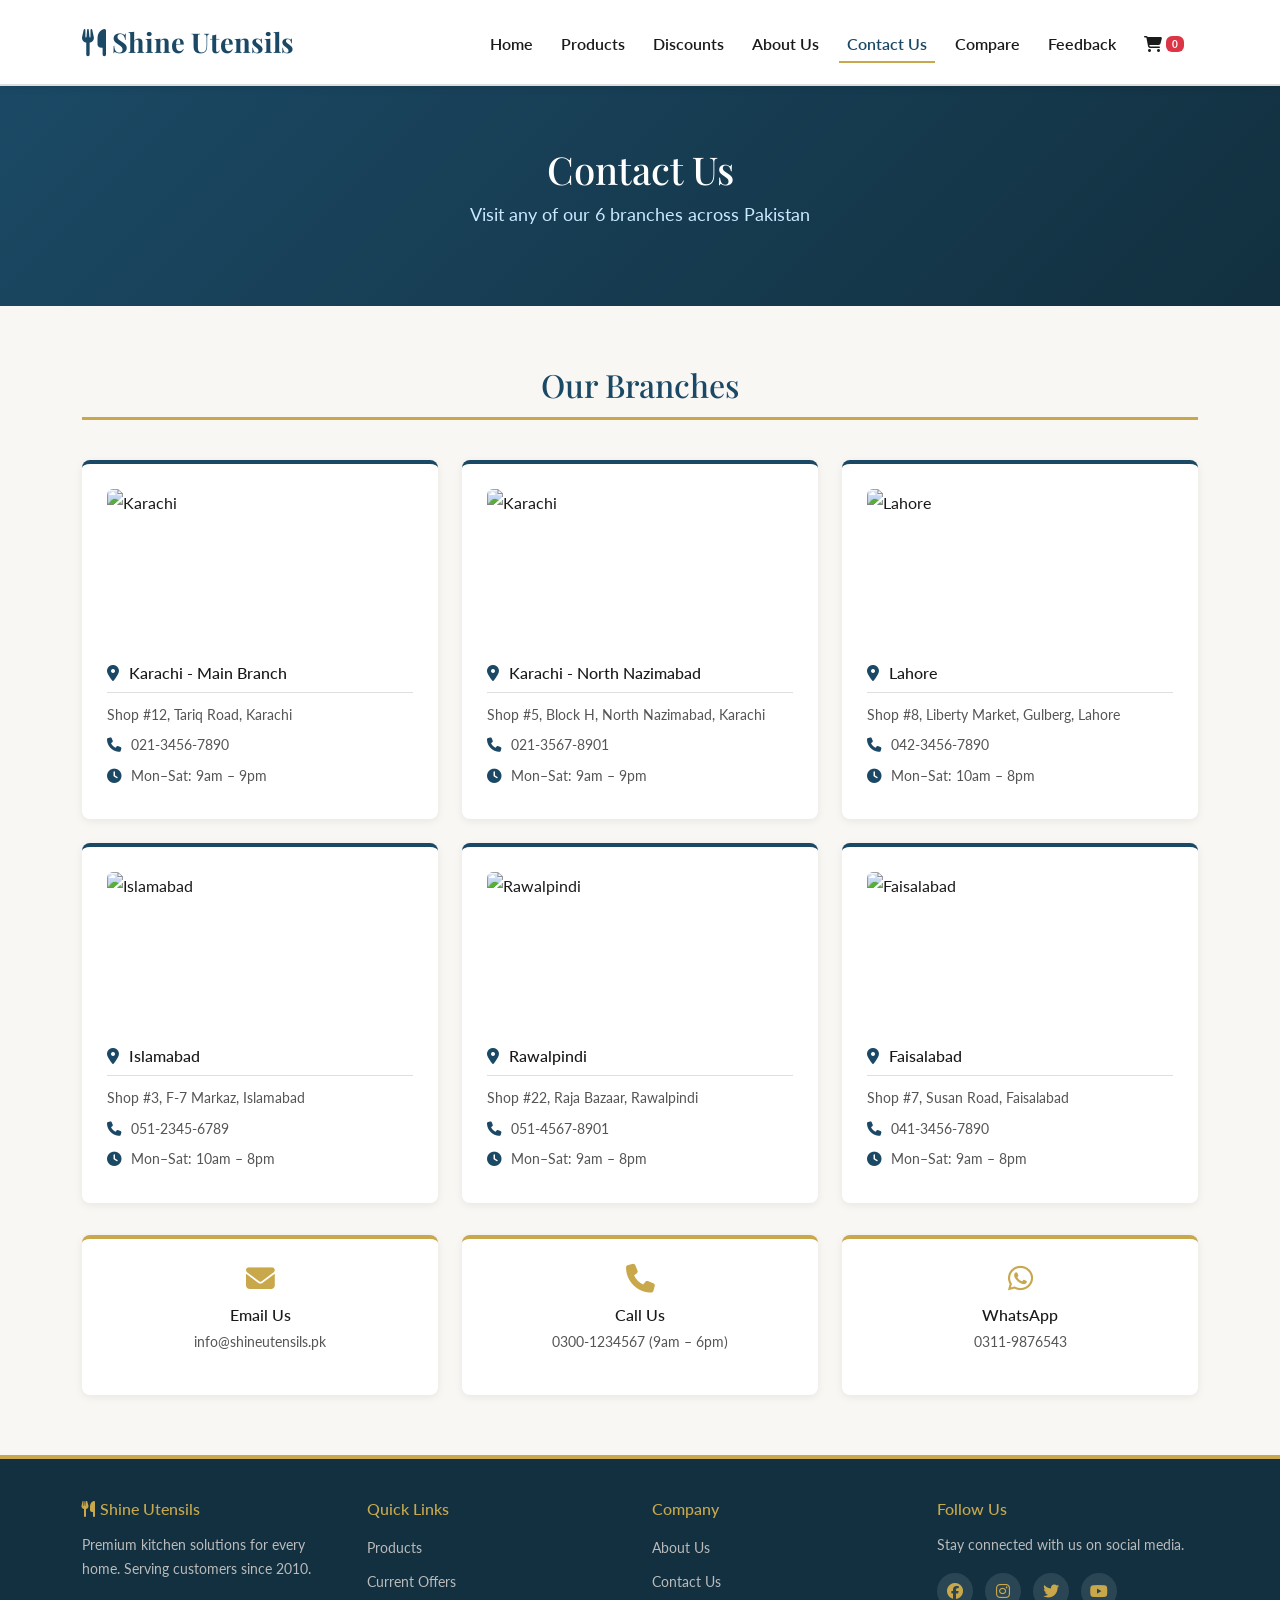
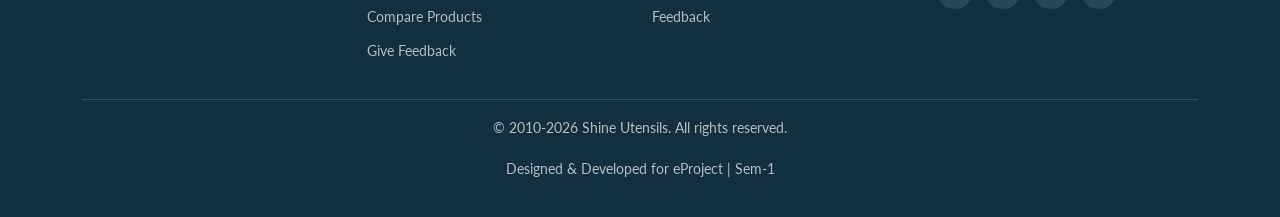
==== shine utensils Store/contact.html @ 51f94bde "Add files via upload" ====
<!DOCTYPE html>
<html lang="en">
<head>
    <meta charset="UTF-8">
    <meta name="viewport" content="width=device-width, initial-scale=1.0">
    <title>Shine Utensils - Contact Us</title>
    <link href="https://cdnjs.cloudflare.com/ajax/libs/bootstrap/5.3.0/css/bootstrap.min.css" rel="stylesheet">
    <link href="https://cdnjs.cloudflare.com/ajax/libs/font-awesome/6.4.0/css/all.min.css" rel="stylesheet">
    <link rel="stylesheet" href="style.css">
    <link rel="stylesheet" href="navbar.css">
    <link rel="stylesheet" href="cards.css">
</head>
<body>

<!-- NAVBAR -->
<header>
    <nav class="navbar navbar-expand-lg">
        <div class="container">
            <a class="navbar-brand" href="index.html"><i class="fas fa-utensils"></i> Shine Utensils</a>
            <button class="navbar-toggler" type="button" data-bs-toggle="collapse" data-bs-target="#nav">
                <span class="navbar-toggler-icon"></span>
            </button>
            <div class="collapse navbar-collapse" id="nav">
                <ul class="navbar-nav ms-auto">
                    <li class="nav-item"><a class="nav-link" href="index.html">Home</a></li>
                    <li class="nav-item"><a class="nav-link" href="products.html">Products</a></li>
                    <li class="nav-item"><a class="nav-link" href="discounts.html">Discounts</a></li>
                    <li class="nav-item"><a class="nav-link" href="about.html">About Us</a></li>
                    <li class="nav-item"><a class="nav-link active" href="contact.html">Contact Us</a></li>
                    <li class="nav-item"><a class="nav-link" href="comparison.html">Compare</a></li>
                    <li class="nav-item"><a class="nav-link" href="feedback.html">Feedback</a></li>
                    <li class="nav-item"><a class="nav-link" href="#"><i class="fas fa-shopping-cart"></i> <span class="badge bg-danger cart-badge" style="font-size: 0.65rem; padding: 3px 6px; transform: translateY(-2px);">0</span></a></li>
                </ul>
            </div>
        </div>
    </nav>
</header>

<!-- PAGE HEADER -->
<section class="page-header">
    <div class="container">
        <h1>Contact Us</h1>
        <p>Visit any of our 6 branches across Pakistan</p>
    </div>
</section>

<!-- STORE LOCATIONS -->
<section style="background: var(--bg);">
    <div class="container">
        <h2 class="section-title">Our Branches</h2>
        <div class="row g-4">

            <div class="col-sm-6 col-lg-4 slide-left">
                <div class="location-card">
                    <img src="/home-images/karachi.avif" alt="Karachi" class="location-img">
                    <h5><i class="fas fa-map-marker-alt"></i> Karachi - Main Branch</h5>
                    <p>Shop #12, Tariq Road, Karachi</p>
                    <p><i class="fas fa-phone"></i> 021-3456-7890</p>
                    <p><i class="fas fa-clock"></i> Mon–Sat: 9am – 9pm</p>
                </div>
            </div>

            <div class="col-sm-6 col-lg-4 slide-left">
                <div class="location-card">
                    <img src="/home-images/karachi.avif" alt="Karachi" class="location-img">
                    <h5><i class="fas fa-map-marker-alt"></i> Karachi - North Nazimabad</h5>
                    <p>Shop #5, Block H, North Nazimabad, Karachi</p>
                    <p><i class="fas fa-phone"></i> 021-3567-8901</p>
                    <p><i class="fas fa-clock"></i> Mon–Sat: 9am – 9pm</p>
                </div>
            </div>

            <div class="col-sm-6 col-lg-4 slide-right">
                <div class="location-card">
                    <img src="/home-images/lahore.avif" alt="Lahore" class="location-img">
                    <h5><i class="fas fa-map-marker-alt"></i> Lahore</h5>
                    <p>Shop #8, Liberty Market, Gulberg, Lahore</p>
                    <p><i class="fas fa-phone"></i> 042-3456-7890</p>
                    <p><i class="fas fa-clock"></i> Mon–Sat: 10am – 8pm</p>
                </div>
            </div>

            <div class="col-sm-6 col-lg-4 slide-left">
                <div class="location-card">
                    <img src="/home-images/islamabad.avif" alt="Islamabad" class="location-img">
                    <h5><i class="fas fa-map-marker-alt"></i> Islamabad</h5>
                    <p>Shop #3, F-7 Markaz, Islamabad</p>
                    <p><i class="fas fa-phone"></i> 051-2345-6789</p>
                    <p><i class="fas fa-clock"></i> Mon–Sat: 10am – 8pm</p>
                </div>
            </div>

            <div class="col-sm-6 col-lg-4 slide-right">
                <div class="location-card">
                    <img src="/home-images/rawalpindi.webp" alt="Rawalpindi" class="location-img">
                    <h5><i class="fas fa-map-marker-alt"></i> Rawalpindi</h5>
                    <p>Shop #22, Raja Bazaar, Rawalpindi</p>
                    <p><i class="fas fa-phone"></i> 051-4567-8901</p>
                    <p><i class="fas fa-clock"></i> Mon–Sat: 9am – 8pm</p>
                </div>
            </div>

            <div class="col-sm-6 col-lg-4 slide-right">
                <div class="location-card">
                    <img src="/home-images/faislabad.jpg" alt="Faisalabad" class="location-img">
                    <h5><i class="fas fa-map-marker-alt"></i> Faisalabad</h5>
                    <p>Shop #7, Susan Road, Faisalabad</p>
                    <p><i class="fas fa-phone"></i> 041-3456-7890</p>
                    <p><i class="fas fa-clock"></i> Mon–Sat: 9am – 8pm</p>
                </div>
            </div>

        </div>

        <!-- GENERAL CONTACT -->
        <div class="row g-4 mt-2">
            <div class="col-md-4 slide-left">
                <div class="info-card text-center">
                    <i class="fas fa-envelope fa-2x" style="color: var(--gold);"></i>
                    <h6 style="margin: 12px 0 6px;">Email Us</h6>
                    <p style="color: var(--muted);">info@shineutensils.pk</p>
                </div>
            </div>
            <div class="col-md-4 slide-left">
                <div class="info-card text-center">
                    <i class="fas fa-phone fa-2x" style="color: var(--gold);"></i>
                    <h6 style="margin: 12px 0 6px;">Call Us</h6>
                    <p style="color: var(--muted);">0300-1234567 (9am – 6pm)</p>
                </div>
            </div>
            <div class="col-md-4 slide-right">
                <div class="info-card text-center">
                    <i class="fab fa-whatsapp fa-2x" style="color: var(--gold);"></i>
                    <h6 style="margin: 12px 0 6px;">WhatsApp</h6>
                    <p style="color: var(--muted);">0311-9876543</p>
                </div>
            </div>
        </div>

    </div>
</section>

<!-- FOOTER -->
<footer>
    <div class="container">
        <div class="row g-4">
            <div class="col-md-6 col-lg-3">
                <h5><i class="fas fa-utensils"></i> Shine Utensils</h5>
                <p>Premium kitchen solutions for every home. Serving customers since 2010.</p>
            </div>
            <div class="col-md-6 col-lg-3">
                <h5>Quick Links</h5>
                <ul class="footer-links">
                    <li><a href="products.html">Products</a></li>
                    <li><a href="discounts.html">Current Offers</a></li>
                    <li><a href="comparison.html">Compare Products</a></li>
                    <li><a href="feedback.html">Give Feedback</a></li>
                </ul>
            </div>
            <div class="col-md-6 col-lg-3">
                <h5>Company</h5>
                <ul class="footer-links">
                    <li><a href="about.html">About Us</a></li>
                    <li><a href="contact.html">Contact Us</a></li>
                    <li><a href="feedback.html">Feedback</a></li>
                </ul>
            </div>
            <div class="col-md-6 col-lg-3">
                <h5>Follow Us</h5>
                <p>Stay connected with us on social media.</p>
                <div class="social-links">
                    <a href="#"><i class="fab fa-facebook"></i></a>
                    <a href="#"><i class="fab fa-instagram"></i></a>
                    <a href="#"><i class="fab fa-twitter"></i></a>
                    <a href="#"><i class="fab fa-youtube"></i></a>
                </div>
            </div>
        </div>
        <div class="footer-bottom">
            <p>&copy; 2010-2026 Shine Utensils. All rights reserved.</p>
            <p>Designed & Developed for eProject | Sem-1</p>
        </div>
    </div>
</footer>

<script src="https://cdnjs.cloudflare.com/ajax/libs/bootstrap/5.3.0/js/bootstrap.bundle.min.js"></script>
<script src="script.js"></script>

</body>
</html>
---- shine utensils Store/style.css ----
@import url('https://fonts.googleapis.com/css2?family=Playfair+Display:wght@600;700&family=Lato:wght@400;700&display=swap');

:root {
    --primary: #1B4965;
    --gold:    #C9A84C;
    --bg:      #F9F7F4;
    --white:   #FFFFFF;
    --text:    #1A1A1A;
    --muted:   #555555;
    --accent:  #CAE9FF;
    --border:  #DEDEDE;
    --dark:    #12303F;
}

* { margin: 0; padding: 0; box-sizing: border-box; }

body {
    font-family: 'Lato', sans-serif;
    background: var(--bg);
    color: var(--text);
    line-height: 1.7;
}

h1, h2, h3, h4 { font-family: 'Playfair Display', serif; color: var(--primary); }
a { text-decoration: none; color: inherit; }
img { max-width: 100%; display: block; }
section { padding: 60px 20px; }

/* PAGE HEADER */
.page-header {
    background: linear-gradient(135deg, var(--primary), var(--dark));
    color: var(--white);
    padding: 60px 20px;
    text-align: center;
}
.page-header h1 { font-size: 2.4rem; color: var(--white); margin-bottom: 8px; }
.page-header p  { color: var(--accent); font-size: 1.1rem; }

.section-title {
    font-size: 2rem;
    text-align: center;
    margin-bottom: 40px;
    padding-bottom: 12px;
    border-bottom: 3px solid var(--gold);
}

/* HERO */
.hero {
    background: linear-gradient(rgba(18, 48, 63, 0.75), rgba(27, 73, 101, 0.80)),
                url('/home-images/bg-hero.avif') center/cover no-repeat;
    color: var(--white);
    min-height: 88vh;
    display: flex;
    align-items: center;
    text-align: center;
}
.hero h1 { font-size: 3rem; color: var(--white); margin-bottom: 12px; }
.hero p  { color: var(--accent); max-width: 650px; margin: 0 auto 30px; }
.hero-btns { display: flex; gap: 14px; justify-content: center; flex-wrap: wrap; margin-top: 28px; }
.hero-stats { display: flex; justify-content: center; gap: 40px; flex-wrap: wrap; margin: 30px 0; }
.hero-stats .stat h3 { font-size: 2rem; color: var(--gold); }
.hero-stats .stat p  { font-size: 0.9rem; color: var(--accent); }

/* BUTTONS */
.btn-main {
    background: var(--gold);
    color: var(--dark);
    padding: 12px 32px;
    border-radius: 6px;
    font-weight: 700;
    border: none;
    cursor: pointer;
    display: inline-block;
    transition: background 0.3s;
}
.btn-main:hover { background: #b8942e; color: var(--white); }

.btn-outline {
    border: 2px solid var(--white);
    color: var(--white);
    padding: 11px 30px;
    border-radius: 6px;
    font-weight: 700;
    display: inline-block;
    transition: all 0.3s;
}
.btn-outline:hover { background: var(--white); color: var(--primary); }

/* CTA */
.cta-section {
    background: linear-gradient(135deg, var(--primary), var(--dark));
    color: var(--white);
    text-align: center;
    padding: 60px 20px;
}
.cta-section h2 { color: var(--white); margin-bottom: 12px; }
.cta-section p  { color: var(--accent); margin-bottom: 25px; }

/* JOURNEY */
.journey-img { width: 100%; height: 380px; object-fit: cover; border-radius: 10px; }
.journey-text h2 { margin-bottom: 16px; }
.journey-text p  { color: var(--muted); margin-bottom: 12px; }
.establishment-list { list-style: none; padding: 0; margin: 16px 0; }
.establishment-list li { padding: 6px 0; color: var(--muted); }
.establishment-list li i { color: var(--gold); margin-right: 8px; }

/* ABOUT */
.about-img { width: 100%; height: 320px; object-fit: cover; border-radius: 10px; }
.mission-card { background: var(--bg); border-left: 5px solid var(--gold); padding: 25px; border-radius: 8px; margin-bottom: 20px; }
.why-card, .stat-card, .award-item, .card { border-top: 4px solid var(--gold); padding: 25px; border-radius: 8px; text-align: center; background: var(--white); box-shadow: 0 2px 8px rgba(0,0,0,0.07); }
.stat-card { background: linear-gradient(135deg, var(--primary), var(--dark)); color: var(--white); }
.stat-card h3 { color: var(--gold); font-size: 2.2rem; }

/* RESPONSIVE */
@media (max-width: 768px) {
    .hero h1 { font-size: 2rem; }
    .section-title { font-size: 1.6rem; }
    .hero-stats { gap: 20px; }
    section { padding: 40px 15px; }
    .journey-img { height: 260px; }
}
@media (max-width: 576px) {
    .hero h1 { font-size: 1.6rem; }
    .hero-stats { flex-direction: column; gap: 12px; }
    .hero-btns { flex-direction: column; align-items: center; }
}

/* SCROLL ANIMATIONS */
.slide-left  { opacity: 0; transform: translateX(-50px); transition: opacity 1s ease-out, transform 1s ease-out; }
.slide-right { opacity: 0; transform: translateX(50px);  transition: opacity 1s ease-out, transform 1s ease-out; }
.slide-left.visible, .slide-right.visible { opacity: 1; transform: translateX(0); }
---- shine utensils Store/navbar.css ----
/* NAVBAR */
header {
    background: var(--white);
    border-bottom: 2px solid var(--border);
    position: sticky;
    top: 0;
    z-index: 999;
    box-shadow: 0 2px 8px rgba(0,0,0,0.08);
    transition: background 0.3s ease;
}

.navbar { padding: 14px 0; }

.navbar-brand {
    font-family: 'Playfair Display', serif;
    font-size: 1.7rem;
    color: var(--primary) !important;
    font-weight: 700;
}
.navbar-brand:hover { color: var(--gold) !important; }

.nav-link {
    font-weight: 600;
    color: var(--text) !important;
    margin: 0 6px;
    padding-bottom: 4px !important;
    border-bottom: 2px solid transparent;
    transition: all 0.3s;
}
.nav-link:hover, .nav-link.active {
    color: var(--primary) !important;
    border-bottom-color: var(--gold);
}

/* NAVBAR ON SCROLL */
header.scrolled {
    background: #1B4965 !important;
    border-bottom-color: #1B4965;
    box-shadow: 0 2px 10px rgba(0,0,0,0.2);
}
header.scrolled .nav-link          { color: #ffffff !important; }
header.scrolled .nav-link:hover    { color: var(--gold) !important; }
header.scrolled .navbar-brand      { color: #ffffff !important; }
header.scrolled .navbar-toggler    { border-color: #ffffff; }

/* FOOTER */
footer {
    background: var(--dark);
    color: var(--white);
    padding: 40px 20px 20px;
    border-top: 4px solid var(--gold);
}

footer h5 { color: var(--gold); margin-bottom: 14px; font-size: 1rem; }
footer p  { color: #bbbbbb; font-size: 0.9rem; }

.footer-links { list-style: none; padding: 0; }
.footer-links li { margin-bottom: 7px; }
.footer-links a { color: #bbbbbb; font-size: 0.9rem; transition: color 0.3s; }
.footer-links a:hover { color: var(--gold); }

.social-links { display: flex; gap: 12px; margin-top: 12px; }
.social-links a {
    width: 36px; height: 36px;
    border-radius: 50%;
    background: rgba(255,255,255,0.1);
    display: flex; align-items: center; justify-content: center;
    color: var(--gold);
    transition: background 0.3s;
}
.social-links a:hover { background: var(--gold); color: var(--dark); }

.footer-bottom {
    text-align: center;
    border-top: 1px solid rgba(255,255,255,0.15);
    margin-top: 20px;
    padding-top: 16px;
    color: #999999;
    font-size: 0.85rem;
}

/* MOBILE */
@media (max-width: 768px) {
    .navbar-brand { font-size: 1.4rem; }
    .nav-link { margin: 4px 0; border-bottom: none; }
    footer { padding: 30px 15px 15px; }
}
---- shine utensils Store/cards.css ----
/* SHARED CARD BASE */
.product-card, .location-card, .discount-card, .feature-card, .info-card {
    background: var(--white);
    border-radius: 8px;
    padding: 25px;
    box-shadow: 0 2px 8px rgba(0,0,0,0.07);
    transition: transform 0.3s, box-shadow 0.3s;
}
.product-card:hover, .location-card:hover, .feature-card:hover, .info-card:hover {
    transform: translateY(-5px);
    box-shadow: 0 8px 18px rgba(0,0,0,0.12);
}

/* TOP BORDER VARIANTS */
.product-card, .feature-card, .info-card { border-top: 4px solid var(--gold); }
.location-card { border-top: 4px solid var(--primary); }

/* PRODUCT CARD */
.product-card { display: flex; flex-direction: column; overflow: hidden; padding: 0; height: 100%; width: 100%; }

.product-img-wrap { width: 100%; height: 200px; overflow: hidden; background: #f0f0f0; flex-shrink: 0; }
.product-img-wrap img { width: 100%; height: 100%; object-fit: cover; object-position: center; transition: transform 0.3s; display: block; }
.product-card:hover .product-img-wrap img { transform: scale(1.05); }

.product-body { padding: 16px; flex-grow: 1; }
.product-body h5 { font-size: 1rem; margin-bottom: 6px; color: var(--primary); }
.product-body p  { font-size: 0.88rem; color: var(--muted); margin-bottom: 10px; }
.product-footer  { padding: 0 16px 16px; }

.price     { font-size: 1.4rem; font-weight: 700; color: var(--primary); }
.rating    { font-size: 0.85rem; color: var(--gold); font-weight: 600; }
.price-row { display: flex; justify-content: space-between; align-items: center; border-top: 1px solid var(--border); padding-top: 10px; margin-top: 10px; }

.badge-premium  { background: var(--primary); color: var(--white); padding: 3px 10px; border-radius: 20px; font-size: 0.75rem; }
.badge-standard { background: var(--gold); color: var(--dark); padding: 3px 10px; border-radius: 20px; font-size: 0.75rem; }

/* FILTER BUTTONS */
.filter-btns { display: flex; flex-wrap: wrap; gap: 10px; margin-bottom: 24px; }
.btn-filter {
    border: 2px solid var(--border);
    background: var(--white);
    color: var(--text);
    padding: 7px 18px;
    border-radius: 25px;
    font-weight: 600;
    font-size: 0.9rem;
    cursor: pointer;
    transition: all 0.3s;
}
.btn-filter:hover, .btn-filter.active { background: var(--primary); color: var(--white); border-color: var(--primary); }

/* FEATURE CARD */
.feature-card { text-align: center; }
.feature-card i  { font-size: 2rem; color: var(--primary); margin-bottom: 12px; display: block; }
.feature-card h4 { margin-bottom: 8px; font-size: 1.1rem; }
.feature-card p  { font-size: 0.9rem; color: var(--muted); }

/* DISCOUNT CARD */
.discount-card {
    background: linear-gradient(135deg, var(--primary), var(--dark));
    color: var(--white);
    text-align: center;
    border-radius: 8px;
    padding: 28px 20px;
    box-shadow: 0 4px 12px rgba(27,73,101,0.3);
    transition: transform 0.3s;
}
.discount-card:hover   { transform: scale(1.03); }
.discount-card h4      { font-size: 1.2rem; color: var(--accent); margin-bottom: 6px; }
.discount-percent      { font-size: 2.8rem; font-weight: 700; color: var(--gold); }
.discount-card p       { font-size: 0.9rem; color: #dddddd; margin-top: 6px; }
.discount-card.featured { border: 2px solid var(--gold); }

/* LOCATION CARD */
.location-card h5 { font-size: 1rem; margin-bottom: 10px; padding-bottom: 10px; border-bottom: 1px solid var(--border); }
.location-card p  { font-size: 0.9rem; color: var(--muted); margin-bottom: 6px; }
.location-card i  { color: var(--primary); margin-right: 6px; }

/* LOCATION IMAGE */
.location-img { width: 100%; height: 160px; object-fit: cover; border-radius: 6px; margin-bottom: 14px; }

/* INFO CARD */
.info-card { text-align: center; }
.info-card i  { font-size: 1.8rem; color: var(--primary); margin-bottom: 10px; display: block; }
.info-card h5 { margin-bottom: 6px; }
.info-card p  { font-size: 0.9rem; color: var(--muted); }

/* MODAL LABEL */
.modal-label { color: var(--primary); font-weight: 700; padding: 6px 0; width: 40%; }

/* MODAL */
.modal-header          { background: var(--primary); color: var(--white); border-radius: 8px 8px 0 0; }
.modal-title           { font-family: 'Playfair Display', serif; }
.modal-header .btn-close { filter: brightness(0) invert(1); }
.modal-img             { width: 100%; height: 260px; object-fit: cover; border-radius: 6px; margin-bottom: 12px; }
.modal-price           { font-size: 1.5rem; font-weight: 700; color: var(--primary); }

/* RESPONSIVE */
@media (max-width: 768px) {
    .product-img-wrap { height: 180px; }
    .discount-percent { font-size: 2.2rem; }
}
@media (max-width: 576px) {
    .product-img-wrap { height: 150px; }
    .filter-btns { gap: 7px; }
    .btn-filter { padding: 5px 13px; font-size: 0.82rem; }
}
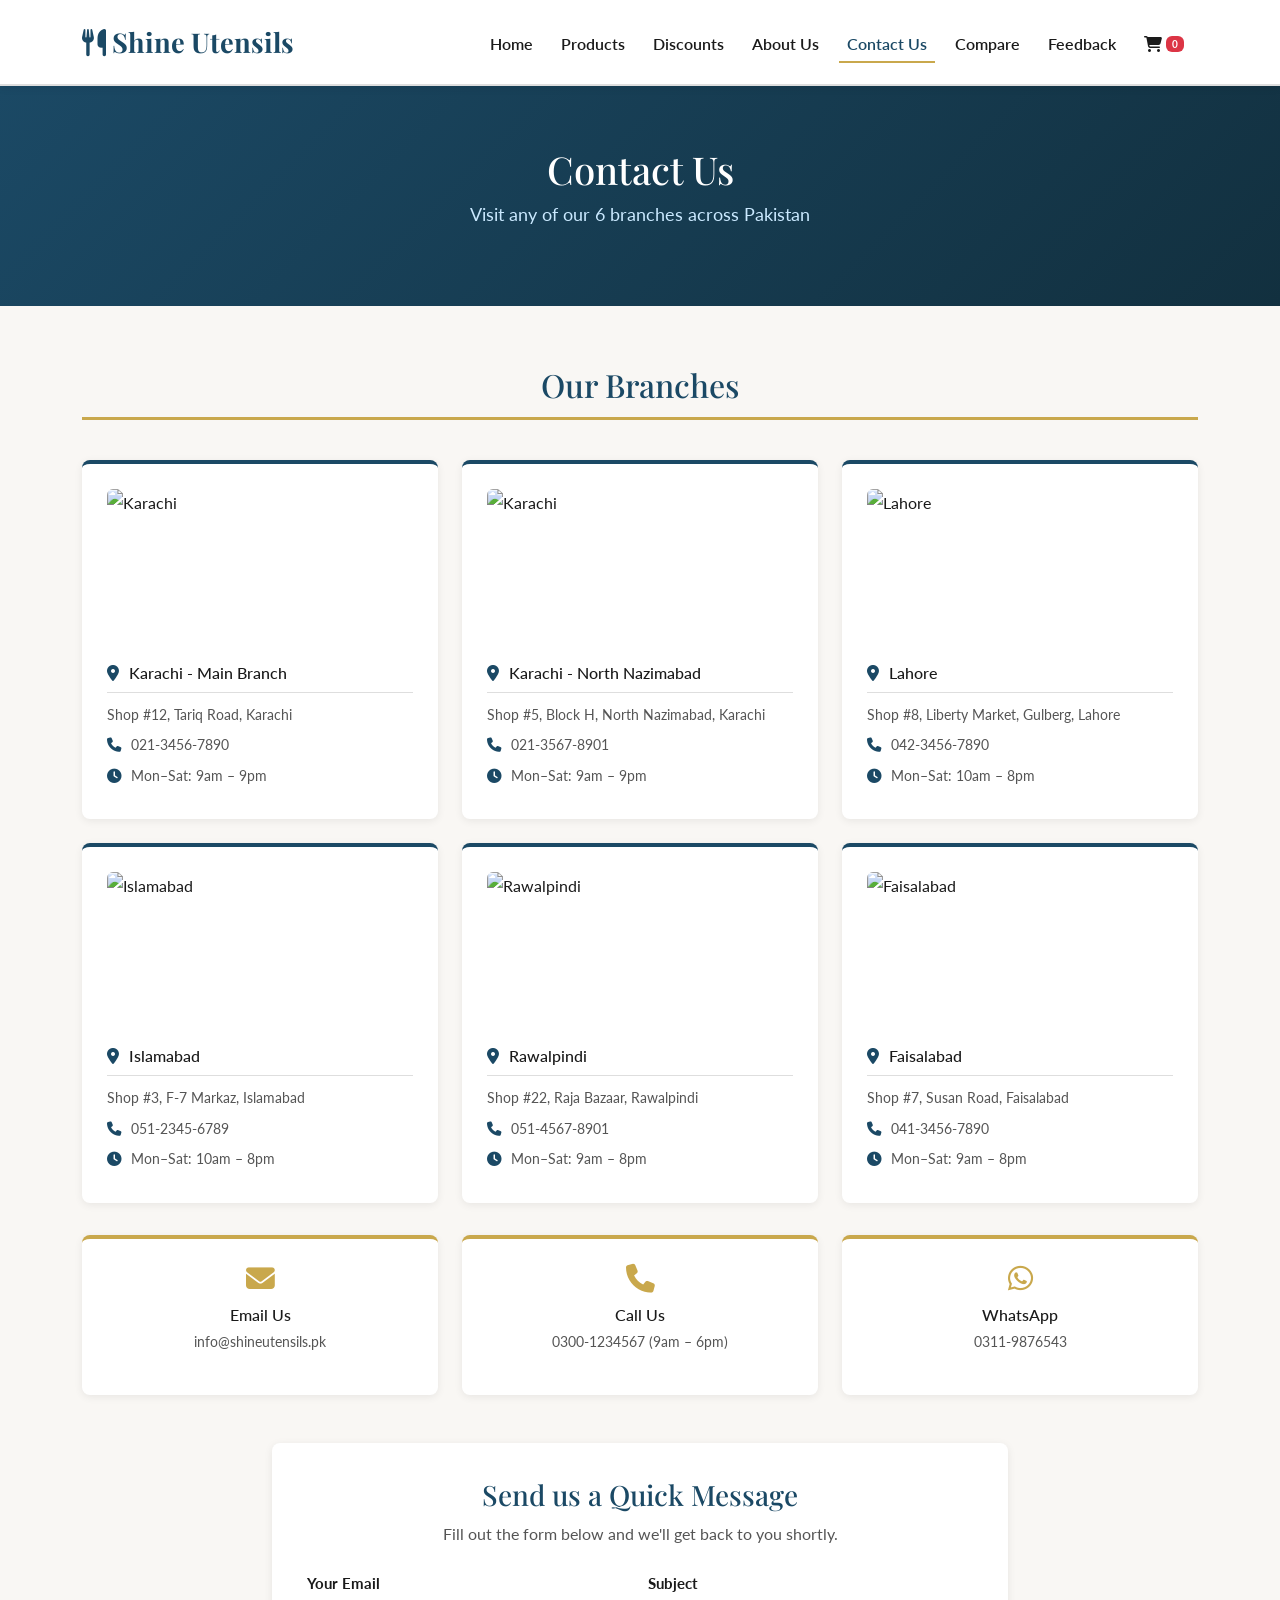
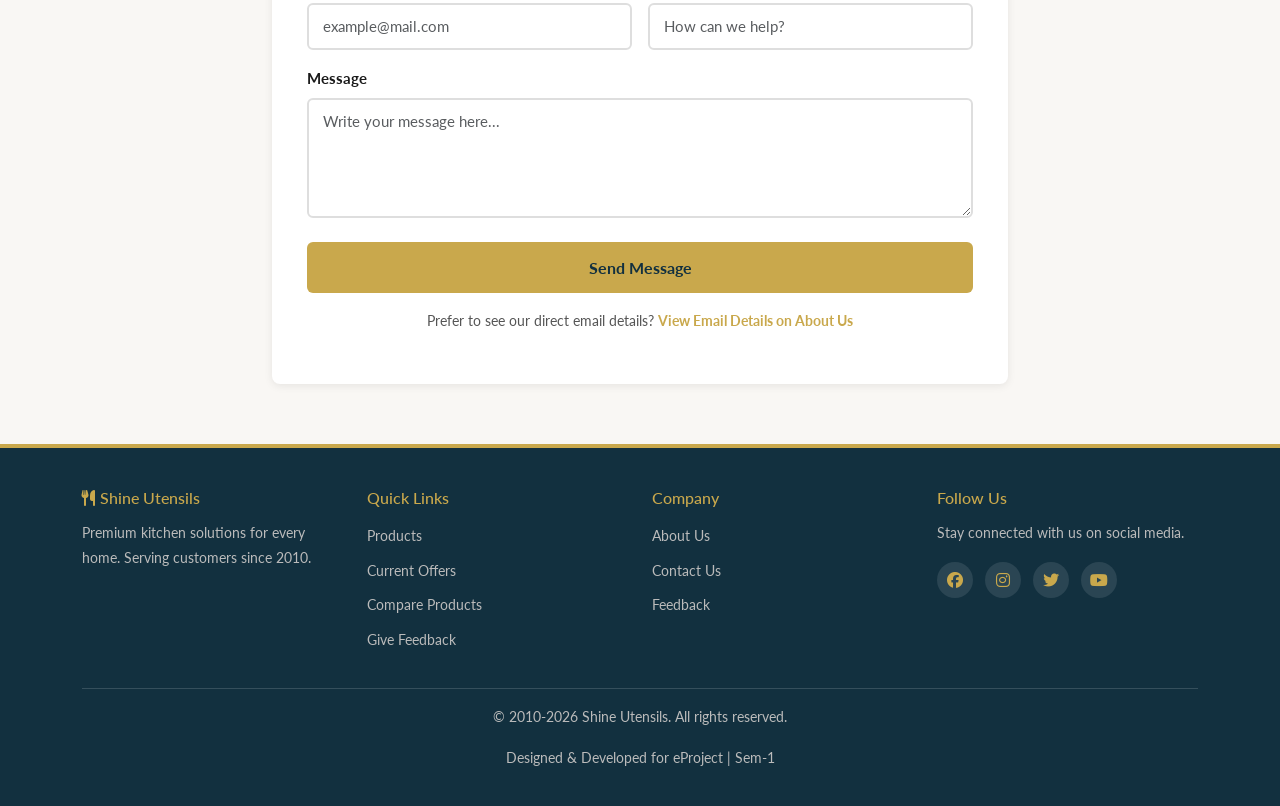
==== commit 5ae79375: "Add files via upload" ====
--- a/shine utensils Store/contact.html
+++ b/shine utensils Store/contact.html
@@ -9,6 +9,7 @@
     <link rel="stylesheet" href="style.css">
     <link rel="stylesheet" href="navbar.css">
     <link rel="stylesheet" href="cards.css">
+    <link rel="stylesheet" href="forms.css">
 </head>
 <body>
 
@@ -137,6 +138,41 @@
             </div>
         </div>
 
+        <!-- QUICK CONTACT FORM -->
+        <div id="quick-contact" class="row justify-content-center mt-5 slide-left">
+            <div class="col-lg-8">
+                <div class="form-box">
+                    <div class="text-center mb-4">
+                        <h3>Send us a Quick Message</h3>
+                        <p style="color: var(--muted);">Fill out the form below and we'll get back to you shortly.</p>
+                    </div>
+                    <form>
+                        <div class="row g-3">
+                            <div class="col-md-6">
+                                <label class="form-label">Your Email</label>
+                                <input type="email" class="form-control" placeholder="example@mail.com" required>
+                            </div>
+                            <div class="col-md-6">
+                                <label class="form-label">Subject</label>
+                                <input type="text" class="form-control" placeholder="How can we help?" required>
+                            </div>
+                            <div class="col-12">
+                                <label class="form-label">Message</label>
+                                <textarea class="form-control" rows="4" placeholder="Write your message here..." required></textarea>
+                            </div>
+                            <div class="col-12 text-center mt-4">
+                                <button type="submit" class="btn-main w-100">Send Message</button>
+                                <p class="mt-3" style="font-size: 0.9rem; color: var(--muted);">
+                                    Prefer to see our direct email details? 
+                                    <a href="about.html#email-section" style="color: var(--gold); font-weight: 700;">View Email Details on About Us</a>
+                                </p>
+                            </div>
+                        </div>
+                    </form>
+                </div>
+            </div>
+        </div>
+
     </div>
 </section>
 
--- a/shine utensils Store/forms.css
+++ b/shine utensils Store/forms.css
@@ -0,0 +1,97 @@
+/* FORM WRAPPER */
+.form-box {
+    background: var(--white);
+    padding: 35px;
+    border-radius: 8px;
+    box-shadow: 0 2px 8px rgba(0,0,0,0.08);
+}
+
+.form-label { font-weight: 700; margin-bottom: 6px; display: block; font-size: 0.95rem; }
+
+.form-control, .form-select {
+    border: 2px solid var(--border);
+    border-radius: 6px;
+    padding: 10px 14px;
+    font-size: 0.95rem;
+    width: 100%;
+    font-family: 'Lato', sans-serif;
+    transition: border 0.3s;
+}
+.form-control:focus, .form-select:focus {
+    border-color: var(--primary);
+    outline: none;
+    box-shadow: 0 0 0 3px rgba(27,73,101,0.1);
+}
+textarea.form-control { resize: vertical; min-height: 120px; }
+
+/* STAR RATING */
+.rating-group { display: flex; flex-direction: column; gap: 8px; }
+.rating-group .form-check { display: flex; align-items: center; gap: 10px; padding: 8px 12px; border-radius: 6px; border: 1px solid var(--border); cursor: pointer; }
+.rating-group .form-check:hover { background: var(--bg); }
+.form-check-input:checked { background-color: var(--primary); border-color: var(--primary); }
+.form-check-label i { color: var(--gold); }
+
+/* COMPARISON TABS */
+.comp-tabs .nav-link { color: var(--primary); font-weight: 600; border: 2px solid var(--border); margin-right: 6px; border-radius: 6px 6px 0 0; }
+.comp-tabs .nav-link.active { background: var(--primary); color: var(--white); border-color: var(--primary); }
+.comp-tabs .nav-link:hover { background: var(--bg); }
+
+.comp-desc { color: var(--muted); margin-bottom: 20px; font-size: 0.95rem; }
+
+.comp-verdict {
+    background: rgba(201,168,76,0.1);
+    border-left: 4px solid var(--gold);
+    padding: 16px 20px;
+    border-radius: 6px;
+    margin-top: 20px;
+    font-size: 0.95rem;
+}
+.comp-verdict strong { color: var(--primary); }
+
+/* COMPARISON TABLE */
+table.comp-table { width: 100%; border-collapse: collapse; }
+.comp-table th { background: var(--primary); color: var(--white); padding: 13px 15px; text-align: left; }
+.comp-table td { padding: 12px 15px; border-bottom: 1px solid var(--border); font-size: 0.9rem; }
+.comp-table tr:hover { background: rgba(201,168,76,0.07); }
+.comp-table .lbl { font-weight: 700; color: var(--primary); width: 28%; background: rgba(27,73,101,0.04); }
+
+/* ACCORDION */
+.acc-item { border: 1px solid var(--border); border-radius: 8px; margin-bottom: 10px; overflow: hidden; }
+.acc-item:hover { box-shadow: 0 3px 10px rgba(27,73,101,0.1); }
+.accordion-button { font-weight: 600; border-left: 4px solid var(--gold); font-size: 0.97rem; }
+.accordion-button:not(.collapsed) { color: var(--primary); background: var(--bg); box-shadow: none; border-left-color: var(--primary); }
+.accordion-button:focus { box-shadow: none; }
+.acc-body { padding: 20px; background: #fafafa; }
+
+/* SPEC TABLE */
+.spec-table { width: 100%; border-collapse: collapse; }
+.spec-table tr { border-bottom: 1px solid var(--border); }
+.spec-table tr:last-child { border-bottom: none; }
+.spec-table td { padding: 11px 0; font-size: 0.9rem; }
+.spec-table .lbl { font-weight: 700; color: var(--primary); width: 40%; padding-right: 16px; }
+.spec-price { font-size: 1.2rem; font-weight: 700; color: var(--primary); padding-top: 12px; margin-top: 12px; border-top: 2px solid var(--border); }
+.spec-price i { color: var(--gold); }
+
+/* CATEGORY HEADER */
+.cat-header {
+    background: linear-gradient(135deg, var(--primary), var(--dark));
+    color: var(--white);
+    padding: 16px 22px;
+    border-radius: 8px;
+    margin-bottom: 20px;
+    font-size: 1.2rem;
+    font-family: 'Playfair Display', serif;
+    display: flex;
+    align-items: center;
+    gap: 12px;
+}
+
+/* RESPONSIVE */
+@media (max-width: 768px) {
+    .form-box { padding: 20px; }
+    .comp-table th, .comp-table td { padding: 9px 10px; font-size: 0.82rem; }
+}
+@media (max-width: 576px) {
+    .comp-table { font-size: 0.78rem; }
+    .rating-group .form-check { padding: 6px 10px; }
+}
